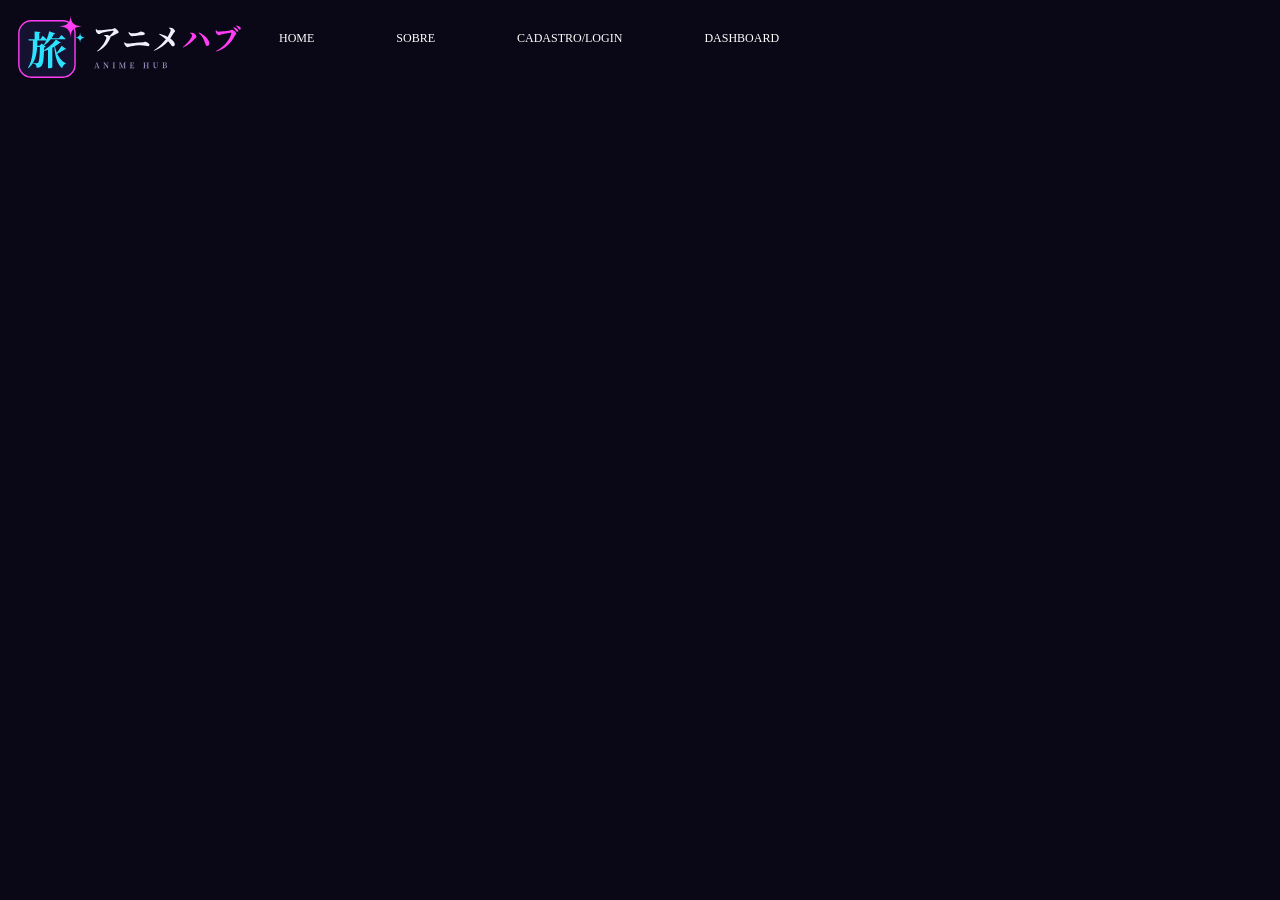
==== algoritmos/index.html @ 1e55f943 "adicionando css basico na parte de cima e logo" ====
<!DOCTYPE html>
<html lang="en">
<head>
    <meta charset="UTF-8">
    <meta name="viewport" content="width=device-width, initial-scale=1.0">
    <title>Document</title>
    <link rel="stylesheet" href="css/style.css">
</head>
<body>
    <div class="container">
        <div class="cima">
            <div class="logo">
            <img src="imagens/logo.svg" alt="">
            </div>
            <div class="seçoes">
           <p class="quadrados"><a href="index.html">HOME</a></p>
           <p class="quadrados"><a href="sobre.html">SOBRE</a></p>
           <p class="quadrados"><a href="entrar">CADASTRO/LOGIN</a></p>
           <p class="quadrados"><a href="dashboard">DASHBOARD</a></p>
            </div>
        </div>
        <div class="linha"></div>
    </div>
</body>
</html>
---- algoritmos/css/style.css ----
body{
    background-color: #0A0816;
     font-family:  "Meiryo", "Yu Gothic", "MS Gothic",;
}

.container{
    display: flex;
    flex-direction: column;
}

.cima{
    display: flex;
    align-items: flex-start;
}
img{
  width: 100%;
    height: 100%;
    max-width: 250px;
    max-height: 250px;
}

.seçoes{
    display: flex;
    gap: 40px;
    justify-content: flex-end;
    
}
.quadrados{
    display: flex;
    border: 1px solid transparent;
    border-radius: 5px;
    box-sizing: border-box;
    padding: 10px 20px;
    font-size: 12px;
}
.quadrados:hover{
border: 1px solid #FF3DF2 ;
border-radius: 5px;
box-shadow: 0px 0px 20px #FF3DF2;
}

.quadrados a{
    text-decoration: none;
    color: white;
}

.quadrados a:hover{
  animation: mudança normal 1s ;
}

@keyframes mudança{
    0%{color: white;}
    100%{color: #FF3DF2;}
}
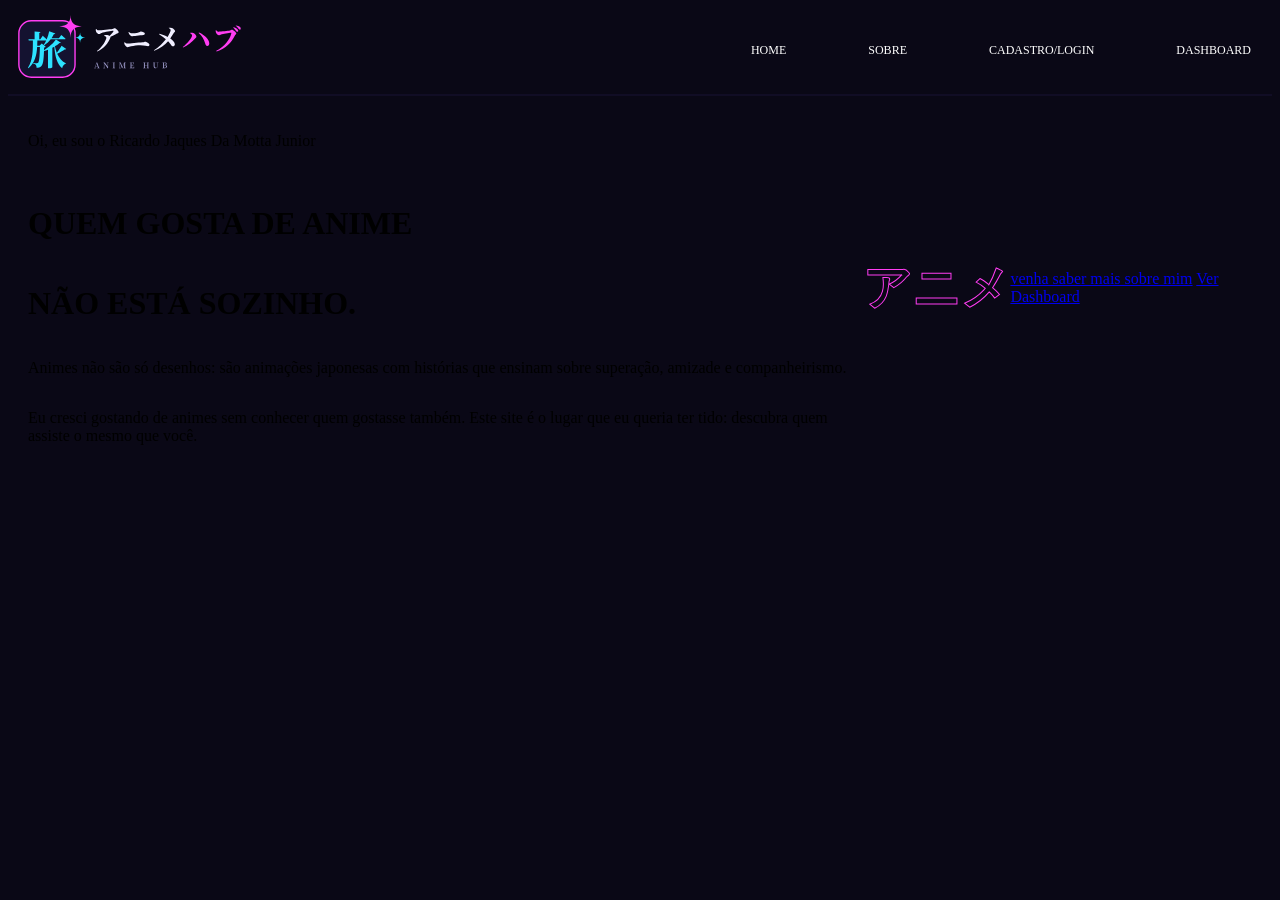
==== commit 397c4d95: "texto no canto feito" ====
--- a/algoritmos/index.html
+++ b/algoritmos/index.html
@@ -13,13 +13,29 @@
             <img src="imagens/logo.svg" alt="">
             </div>
             <div class="seçoes">
-           <p class="quadrados"><a href="index.html">HOME</a></p>
-           <p class="quadrados"><a href="sobre.html">SOBRE</a></p>
-           <p class="quadrados"><a href="entrar">CADASTRO/LOGIN</a></p>
-           <p class="quadrados"><a href="dashboard">DASHBOARD</a></p>
+           <a href="index.html"class="quadrados">HOME</a>
+           <a href="sobre.html"class="quadrados">SOBRE</a>
+           <a href="entrar"class="quadrados">CADASTRO/LOGIN</a>
+           <a href="dashboard"class="quadrados">DASHBOARD</a>
             </div>
         </div>
         <div class="linha"></div>
+        <div class="meio">
+            <div class="texto">
+                <p class="eu">Oi, eu sou o Ricardo Jaques Da Motta Junior</p>
+                <br>
+                <h1>QUEM GOSTA DE ANIME</h1>
+                <h1>NÃO ESTÁ SOZINHO.</h1>
+                <p>Animes não são só desenhos: são animações japonesas com histórias que ensinam sobre superação, amizade e companheirismo.</p>
+                <p>Eu cresci gostando de animes sem conhecer quem gostasse também. Este site é o lugar que eu queria ter tido: descubra quem assiste o mesmo que você.</p>
+                
+            </div>
+            <h1 class="direita">アニメ</h1>
+            <div class="visiveis">
+                <a href="sobre.html">venha saber mais sobre mim</a>
+                <a href="dashboard.html">Ver Dashboard</a>
+            </div>
+        </div>
     </div>
 </body>
 </html>
--- a/algoritmos/css/style.css
+++ b/algoritmos/css/style.css
@@ -1,16 +1,19 @@
 body{
     background-color: #0A0816;
-     font-family:  "Meiryo", "Yu Gothic", "MS Gothic",;
+     font-family:  "Meiryo", "Yu Gothic", "MS Gothic";
 }
 
 .container{
     display: flex;
     flex-direction: column;
+    
 }
 
 .cima{
     display: flex;
     align-items: flex-start;
+    justify-content: space-between;
+    align-items: center;
 }
 img{
   width: 100%;
@@ -31,24 +34,61 @@
     border-radius: 5px;
     box-sizing: border-box;
     padding: 10px 20px;
+    align-items: flex-end;
     font-size: 12px;
+    text-decoration: none;
+     color: white;
 }
 .quadrados:hover{
 border: 1px solid #FF3DF2 ;
 border-radius: 5px;
 box-shadow: 0px 0px 20px #FF3DF2;
+cursor: pointer;
+animation: mudança normal 1s ;
 }
 
-.quadrados a{
-    text-decoration: none;
-    color: white;
-}
-
-.quadrados a:hover{
-  animation: mudança normal 1s ;
-}
 
 @keyframes mudança{
     0%{color: white;}
     100%{color: #FF3DF2;}
+}
+
+.linha{
+    width: 100%;
+  height: 2px;
+    background-color: #110d25;
+}
+
+.meio {
+   display: flex;
+    justify-content: space-between;
+    align-items: center;
+    width: 100%;
+    padding: 20px;
+    box-sizing: border-box;
+}
+
+.texto{
+   display: flex;
+    flex-direction: column;
+}
+
+.separado{
+    display: flex;
+    justify-content: center;
+    align-items: center;
+}
+
+.direita{
+   display: flex;
+    position: relative;
+    flex-direction: row;
+    font-size: 5rem;
+    white-space: nowrap;
+    align-self: center;
+     font-size: 48px;
+  font-weight: bold;
+  color: transparent; 
+  -webkit-text-fill-color: transparent; 
+  -webkit-text-stroke: 1px #FF3DF2;
 }
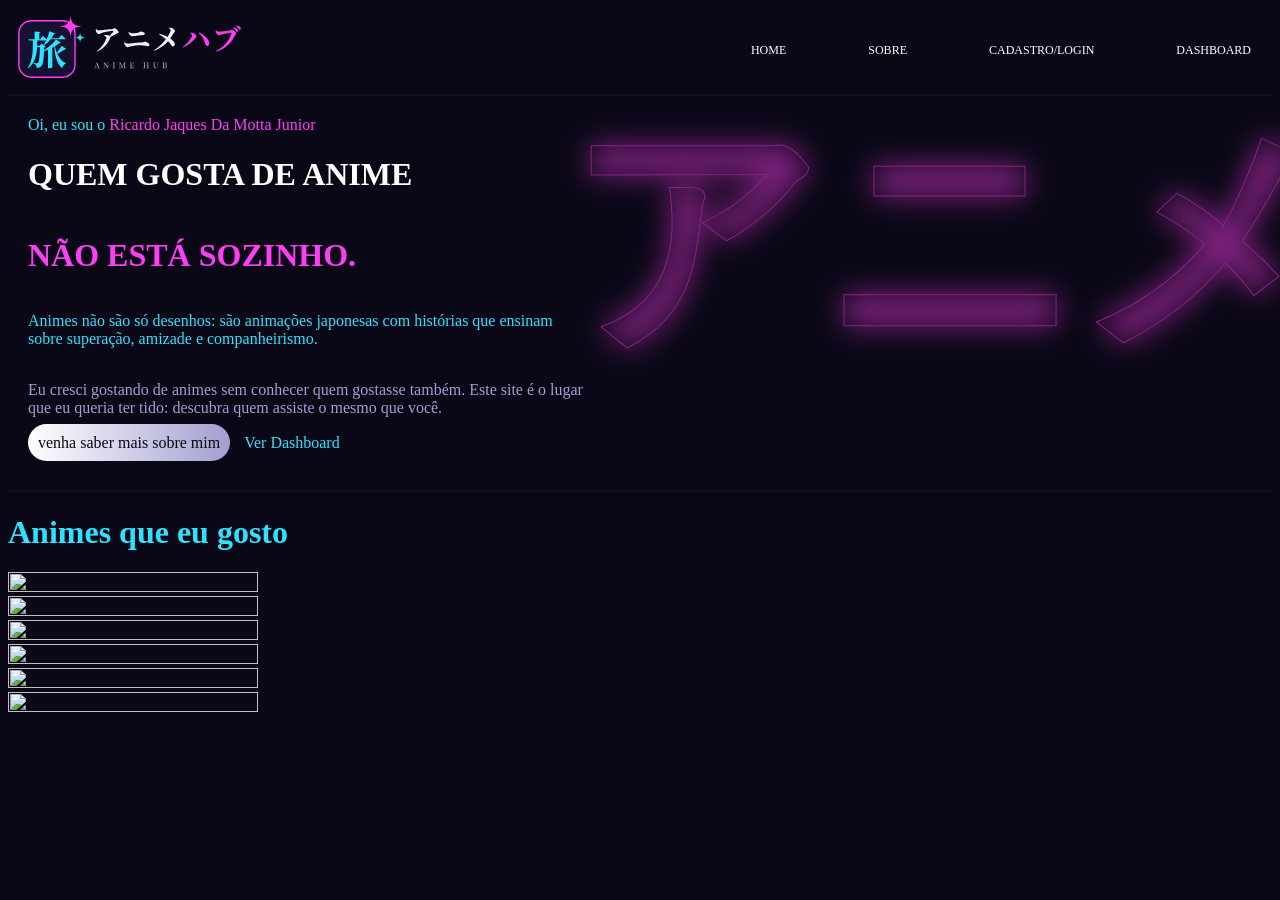
==== commit 2d30a40a: "meio do site feito" ====
--- a/algoritmos/index.html
+++ b/algoritmos/index.html
@@ -1,39 +1,67 @@
 <!DOCTYPE html>
-<html lang="en">
+<html lang="pt-BR">
 <head>
     <meta charset="UTF-8">
     <meta name="viewport" content="width=device-width, initial-scale=1.0">
-    <title>Document</title>
+    <title>Ricardo Jaques - Quem gosta de anime</title>
     <link rel="stylesheet" href="css/style.css">
 </head>
 <body>
     <div class="container">
         <div class="cima">
             <div class="logo">
-            <img src="imagens/logo.svg" alt="">
+                <img src="imagens/logo.svg" alt="Logo">
             </div>
             <div class="seçoes">
-           <a href="index.html"class="quadrados">HOME</a>
-           <a href="sobre.html"class="quadrados">SOBRE</a>
-           <a href="entrar"class="quadrados">CADASTRO/LOGIN</a>
-           <a href="dashboard"class="quadrados">DASHBOARD</a>
+               <a href="index.html" class="quadrados">HOME</a>
+               <a href="sobre.html" class="quadrados">SOBRE</a>
+               <a href="entrar" class="quadrados">CADASTRO/LOGIN</a>
+               <a href="dashboard" class="quadrados">DASHBOARD</a>
             </div>
         </div>
+
         <div class="linha"></div>
+
         <div class="meio">
             <div class="texto">
-                <p class="eu">Oi, eu sou o Ricardo Jaques Da Motta Junior</p>
-                <br>
-                <h1>QUEM GOSTA DE ANIME</h1>
-                <h1>NÃO ESTÁ SOZINHO.</h1>
-                <p>Animes não são só desenhos: são animações japonesas com histórias que ensinam sobre superação, amizade e companheirismo.</p>
-                <p>Eu cresci gostando de animes sem conhecer quem gostasse também. Este site é o lugar que eu queria ter tido: descubra quem assiste o mesmo que você.</p>
+                <div class="apresentacao">
+                    <span class="eu">Oi, eu sou o</span> 
+                    <span class="nome">Ricardo Jaques Da Motta Junior</span>
+                </div>
+                <h1 class="branco">QUEM GOSTA DE ANIME</h1>
+                <h1 class="rosa">NÃO ESTÁ SOZINHO.</h1>
+                <p class="azul">Animes não são só desenhos: são animações japonesas com histórias que ensinam sobre superação, amizade e companheirismo.</p>
+                <p class="roxo">Eu cresci gostando de animes sem conhecer quem gostasse também. Este site é o lugar que eu queria ter tido: descubra quem assiste o mesmo que você.</p>
                 
+                <div class="visiveis">
+                    <a href="sobre.html" class="sobre">venha saber mais sobre mim</a>
+                    <a href="dashboard.html" class="dash">Ver Dashboard</a>
+                </div>
             </div>
+            
             <h1 class="direita">アニメ</h1>
-            <div class="visiveis">
-                <a href="sobre.html">venha saber mais sobre mim</a>
-                <a href="dashboard.html">Ver Dashboard</a>
+        </div>
+        <br>
+        <div class="linha"></div>
+        <div class="Baixo">
+            <h1 class="azul">Animes que eu gosto</h1>
+            <div class="kpis">
+                <img src="" alt="">
+            </div>
+            <div class="kpis">
+                <img src="" alt="">
+            </div>
+            <div class="kpis">
+                <img src="" alt="">
+            </div>
+            <div class="kpis">
+                <img src="" alt="">
+            </div>
+            <div class="kpis">
+                <img src="" alt="">
+            </div>
+            <div class="kpis">
+                <img src="" alt="">
             </div>
         </div>
     </div>
--- a/algoritmos/css/style.css
+++ b/algoritmos/css/style.css
@@ -66,11 +66,17 @@
     width: 100%;
     padding: 20px;
     box-sizing: border-box;
+    max-width: 600px; /* Limita a largura para o texto não esticar demais */
+    z-index: 2;
 }
 
 .texto{
    display: flex;
     flex-direction: column;
+    max-width: 600px;
+    z-index: 2;
+    gap: 1px;
+    
 }
 
 .separado{
@@ -81,14 +87,73 @@
 
 .direita{
    display: flex;
-    position: relative;
+    position: absolute;
     flex-direction: row;
     font-size: 5rem;
+    margin-left: 42%;
+    margin-bottom: 250px;
     white-space: nowrap;
     align-self: center;
-     font-size: 48px;
+     font-size: 250px;
   font-weight: bold;
   color: transparent; 
   -webkit-text-fill-color: transparent; 
   -webkit-text-stroke: 1px #FF3DF2;
+  text-shadow: 0px 0px 30px #FF3DF2;
+  pointer-events: none;
+  opacity: 0.5;
+  z-index: 1;
+}
+
+.eu{
+   display: inline;
+   color: #2DE2FF;
+}
+.nome{
+    display: inline;
+    color: #FF3DF2;
+}
+
+.branco{
+    color: white;
+}
+
+.rosa{
+   color: #FF3DF2;
+}
+
+.azul{
+    color: #2DE2FF;
+}
+
+.roxo{
+    color: #A29FD0;
+}
+
+.visiveis a{
+    display: inline;
+    text-decoration: none;
+    padding: 10px;
+}
+
+.dash{
+    color:#2DE2FF;
+}
+
+.sobre{
+  background: linear-gradient(90deg, white, #A29FD0, #2DE2FF, white);
+    background-size: 300% 100%; 
+    animation: cor_sobre 4s linear infinite;   
+    border-radius: 20px;
+    color: #0A0816; 
+    padding: 15px 25px;
+}
+
+@keyframes cor_sobre {
+  0% {
+        background-position: 0% 50%; 
+    }
+    100% {
+        background-position: 100% 50%; 
+    }
 }
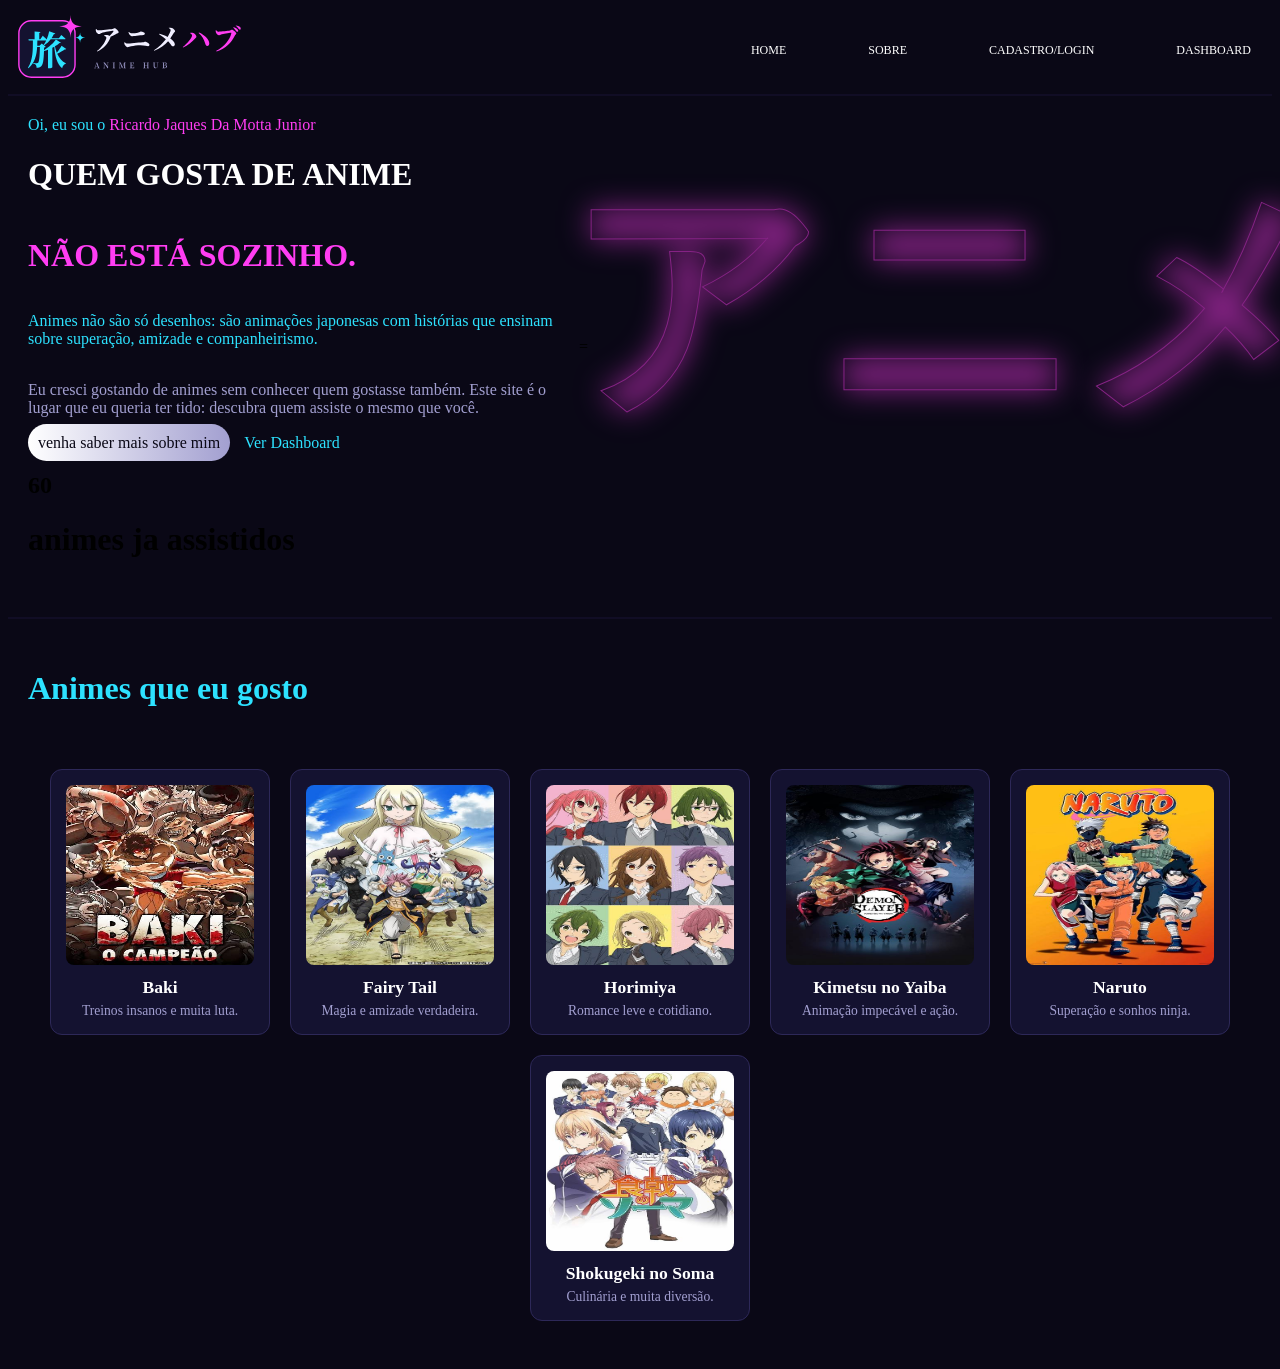
==== commit 027f0508: "parte de baixo feita" ====
--- a/algoritmos/index.html
+++ b/algoritmos/index.html
@@ -36,32 +36,53 @@
                 <div class="visiveis">
                     <a href="sobre.html" class="sobre">venha saber mais sobre mim</a>
                     <a href="dashboard.html" class="dash">Ver Dashboard</a>
+                    <div class="asistidos">
+                        <h2>60</h2>
+                        <h1>animes ja assistidos</h1>
+                    </div>
                 </div>
             </div>
-            
+           =
             <h1 class="direita">アニメ</h1>
         </div>
+        
         <br>
         <div class="linha"></div>
-        <div class="Baixo">
+        
+        <div style="padding: 30px 20px 0 20px;">
             <h1 class="azul">Animes que eu gosto</h1>
+        </div>
+
+        <div class="baixo">
             <div class="kpis">
-                <img src="" alt="">
+                <img src="imagens/baki.jpg" alt="Baki">
+                <h1>Baki</h1>
+                <p>Treinos insanos e muita luta.</p>
             </div>
             <div class="kpis">
-                <img src="" alt="">
+                <img src="imagens/fairy tail.jpg" alt="Fairy Tail">
+                <h1>Fairy Tail</h1>
+                <p>Magia e amizade verdadeira.</p>
             </div>
             <div class="kpis">
-                <img src="" alt="">
+                <img src="imagens/horimiya.jpg" alt="Horimiya">
+                <h1>Horimiya</h1>
+                <p>Romance leve e cotidiano.</p>
             </div>
             <div class="kpis">
-                <img src="" alt="">
+                <img src="imagens/kimetsu.jpg" alt="Kimetsu no Yaiba">
+                <h1>Kimetsu no Yaiba</h1>
+                <p>Animação impecável e ação.</p>
             </div>
             <div class="kpis">
-                <img src="" alt="">
+                <img src="imagens/naruto.jpg" alt="Naruto">
+                <h1>Naruto</h1>
+                <p>Superação e sonhos ninja.</p>
             </div>
             <div class="kpis">
-                <img src="" alt="">
+                <img src="imagens/shoku.jpg" alt="Shokugeki no Soma">
+                <h1>Shokugeki no Soma</h1>
+                <p>Culinária e muita diversão.</p>
             </div>
         </div>
     </div>
--- a/algoritmos/css/style.css
+++ b/algoritmos/css/style.css
@@ -1,34 +1,35 @@
-body{
+body {
     background-color: #0A0816;
-     font-family:  "Meiryo", "Yu Gothic", "MS Gothic";
-}
-
-.container{
+    font-family: "Meiryo", "Yu Gothic", "MS Gothic";
+}
+
+.container {
     display: flex;
     flex-direction: column;
-    
-}
-
-.cima{
+}
+
+.cima {
     display: flex;
     align-items: flex-start;
     justify-content: space-between;
     align-items: center;
 }
-img{
-  width: 100%;
+
+/* Estilo geral para a logo ou imagens soltas fora dos cards */
+.logo img {
+    width: 100%;
     height: 100%;
     max-width: 250px;
     max-height: 250px;
 }
 
-.seçoes{
+.seçoes {
     display: flex;
     gap: 40px;
     justify-content: flex-end;
-    
-}
-.quadrados{
+}
+
+.quadrados {
     display: flex;
     border: 1px solid transparent;
     border-radius: 5px;
@@ -37,111 +38,104 @@
     align-items: flex-end;
     font-size: 12px;
     text-decoration: none;
-     color: white;
-}
-.quadrados:hover{
-border: 1px solid #FF3DF2 ;
-border-radius: 5px;
-box-shadow: 0px 0px 20px #FF3DF2;
-cursor: pointer;
-animation: mudança normal 1s ;
-}
-
-
-@keyframes mudança{
-    0%{color: white;}
-    100%{color: #FF3DF2;}
-}
-
-.linha{
-    width: 100%;
-  height: 2px;
+    color: white;
+}
+
+.quadrados:hover {
+    border: 1px solid #FF3DF2;
+    border-radius: 5px;
+    box-shadow: 0px 0px 20px #FF3DF2;
+    cursor: pointer;
+    animation: mudança normal 1s;
+}
+
+@keyframes mudança {
+    0% { color: white; }
+    100% { color: #FF3DF2; }
+}
+
+.linha {
+    width: 100%;
+    height: 2px;
     background-color: #110d25;
 }
 
 .meio {
-   display: flex;
+    display: flex;
     justify-content: space-between;
     align-items: center;
     width: 100%;
     padding: 20px;
     box-sizing: border-box;
-    max-width: 600px; /* Limita a largura para o texto não esticar demais */
+    max-width: 600px;
     z-index: 2;
 }
 
-.texto{
-   display: flex;
+.texto {
+    display: flex;
     flex-direction: column;
     max-width: 600px;
     z-index: 2;
     gap: 1px;
-    
-}
-
-.separado{
-    display: flex;
-    justify-content: center;
-    align-items: center;
-}
-
-.direita{
-   display: flex;
+}
+
+.direita {
+    display: flex;
     position: absolute;
     flex-direction: row;
-    font-size: 5rem;
     margin-left: 42%;
     margin-bottom: 250px;
     white-space: nowrap;
     align-self: center;
-     font-size: 250px;
-  font-weight: bold;
-  color: transparent; 
-  -webkit-text-fill-color: transparent; 
-  -webkit-text-stroke: 1px #FF3DF2;
-  text-shadow: 0px 0px 30px #FF3DF2;
-  pointer-events: none;
-  opacity: 0.5;
-  z-index: 1;
-}
-
-.eu{
-   display: inline;
-   color: #2DE2FF;
-}
-.nome{
+    font-size: 250px;
+    font-weight: bold;
+    color: transparent; 
+    -webkit-text-fill-color: transparent; 
+    -webkit-text-stroke: 1px #FF3DF2;
+    text-shadow: 0px 0px 30px #FF3DF2;
+    pointer-events: none;
+    opacity: 0.5;
+    z-index: 1;
+}
+
+.eu {
+    display: inline;
+    color: #2DE2FF;
+}
+
+.nome {
     display: inline;
     color: #FF3DF2;
 }
 
-.branco{
+.branco {
     color: white;
 }
 
-.rosa{
-   color: #FF3DF2;
-}
-
-.azul{
+.rosa {
+    color: #FF3DF2;
+}
+
+.azul {
     color: #2DE2FF;
 }
 
-.roxo{
+.roxo {
     color: #A29FD0;
 }
 
-.visiveis a{
+.visiveis a {
     display: inline;
     text-decoration: none;
     padding: 10px;
 }
 
-.dash{
-    color:#2DE2FF;
-}
-
-.sobre{
-  background: linear-gradient(90deg, white, #A29FD0, #2DE2FF, white);
+.dash {
+    color: #2DE2FF;
+}
+
+.sobre {
+    background: linear-gradient(90deg, white, #A29FD0, #2DE2FF, white);
     background-size: 300% 100%; 
     animation: cor_sobre 4s linear infinite;   
     border-radius: 20px;
@@ -150,10 +144,60 @@
 }
 
 @keyframes cor_sobre {
-  0% {
-        background-position: 0% 50%; 
-    }
-    100% {
-        background-position: 100% 50%; 
-    }
+    0% { background-position: 0% 50%; }
+    100% { background-position: 100% 50%; }
+}
+
+.baixo {
+    display: flex;
+    flex-wrap: wrap; 
+    justify-content: center; 
+    gap: 20px; 
+    padding: 40px 20px;
+    width: 100%;
+    box-sizing: border-box;
+}
+
+/* O card de cada anime */
+.kpis {
+    display: flex;
+    flex-direction: column;
+    align-items: center;
+    background-color: #141230; 
+    border: 1px solid #2D2858;
+    border-radius: 12px;
+    padding: 15px;
+    width: 220px; /* Mantém um tamanho padrão para todos os cards ficarem alinhados */
+    box-sizing: border-box;
+    transition: transform 0.3s ease, border-color 0.3s ease, box-shadow 0.3s ease;
+}
+
+.kpis:hover {
+    transform: translateY(-5px); 
+    border-color: #2DE2FF;
+    box-shadow: 0px 5px 20px rgba(45, 226, 255, 0.2);
+}
+
+/* Imagem dentro do card */
+.kpis img {
+    width: 100%;
+    height: 180px;
+    object-fit: fill; /* Cobre o espaço direitinho sem distorcer a foto */
+    border-radius: 8px;
+}
+
+/* Título do anime dentro do card */
+.kpis h1 {
+    font-size: 1.1rem;
+    color: white;
+    margin: 12px 0 5px 0;
+    text-align: center;
+}
+
+/* Descrição/Parágrafo dentro do card */
+.kpis p {
+    font-size: 0.85rem;
+    color: #A29FD0;
+    text-align: center;
+    margin: 0;
 }
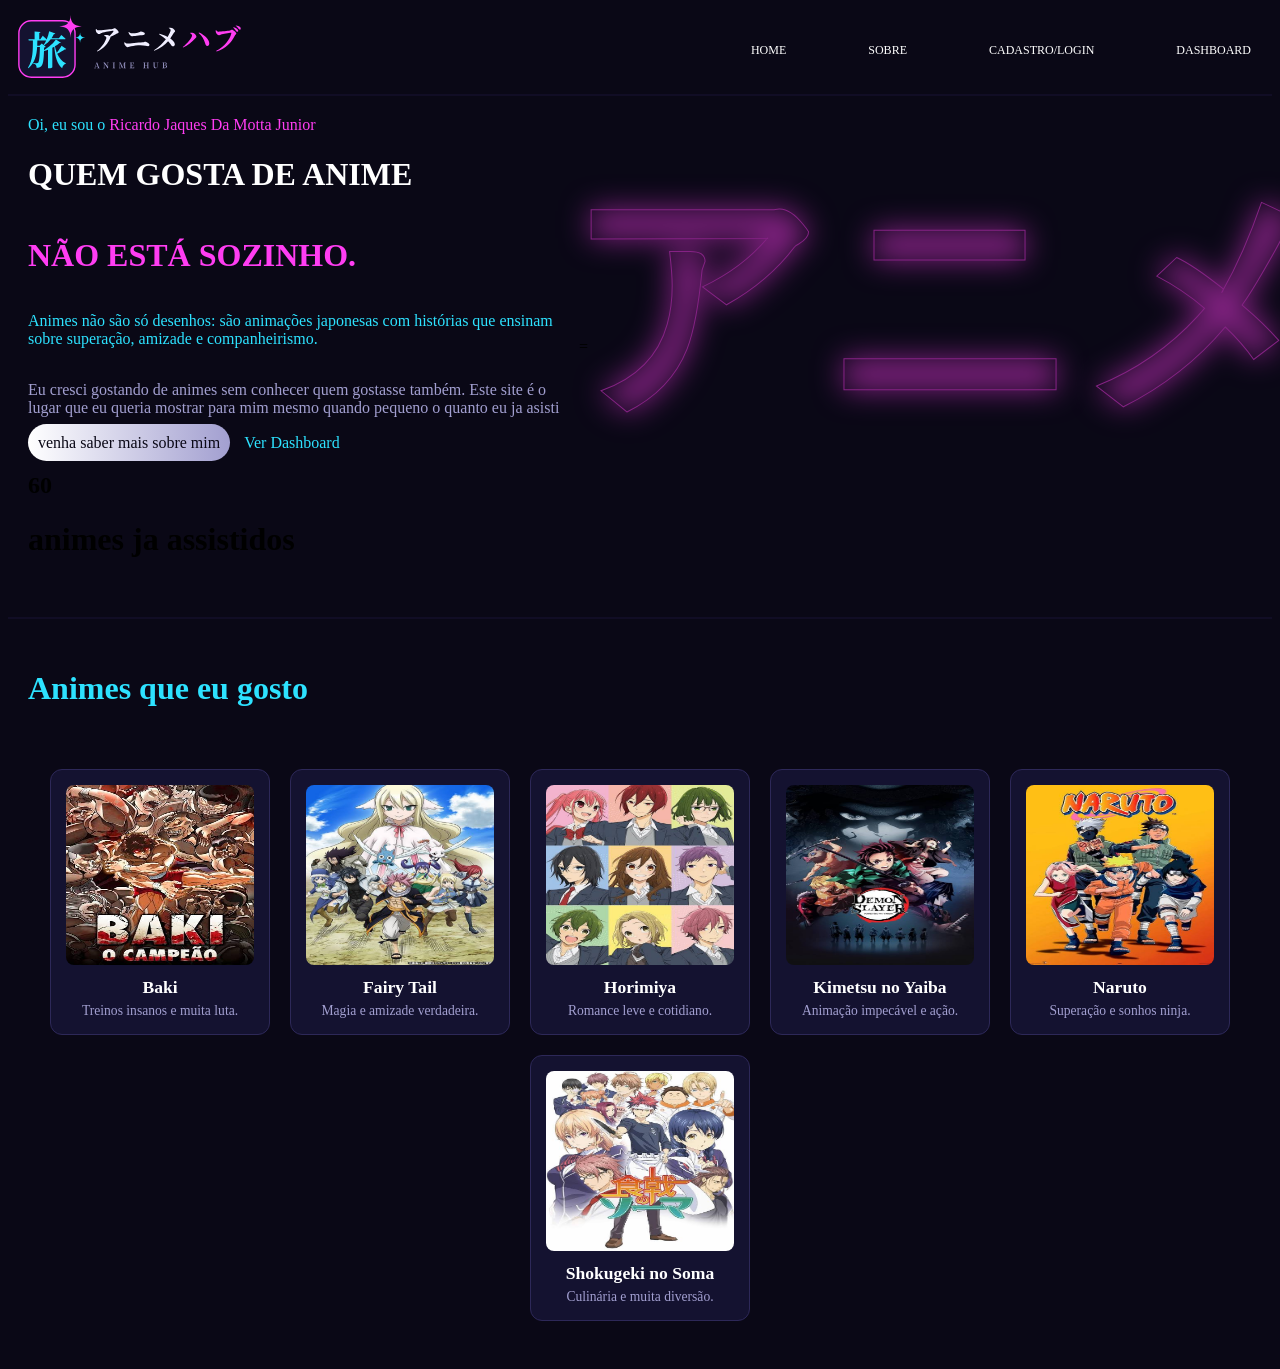
==== commit 74c52b8a: "mudança de texto" ====
--- a/algoritmos/index.html
+++ b/algoritmos/index.html
@@ -31,7 +31,7 @@
                 <h1 class="branco">QUEM GOSTA DE ANIME</h1>
                 <h1 class="rosa">NÃO ESTÁ SOZINHO.</h1>
                 <p class="azul">Animes não são só desenhos: são animações japonesas com histórias que ensinam sobre superação, amizade e companheirismo.</p>
-                <p class="roxo">Eu cresci gostando de animes sem conhecer quem gostasse também. Este site é o lugar que eu queria ter tido: descubra quem assiste o mesmo que você.</p>
+                <p class="roxo">Eu cresci gostando de animes sem conhecer quem gostasse também. Este site é o lugar que eu queria mostrar para mim mesmo quando pequeno o quanto eu ja asisti</p>
                 
                 <div class="visiveis">
                     <a href="sobre.html" class="sobre">venha saber mais sobre mim</a>
--- a/algoritmos/css/style.css
+++ b/algoritmos/css/style.css
@@ -200,4 +200,8 @@
     color: #A29FD0;
     text-align: center;
     margin: 0;
+}
+
+.asistidos{
+    padding-inline: -10px;
 }
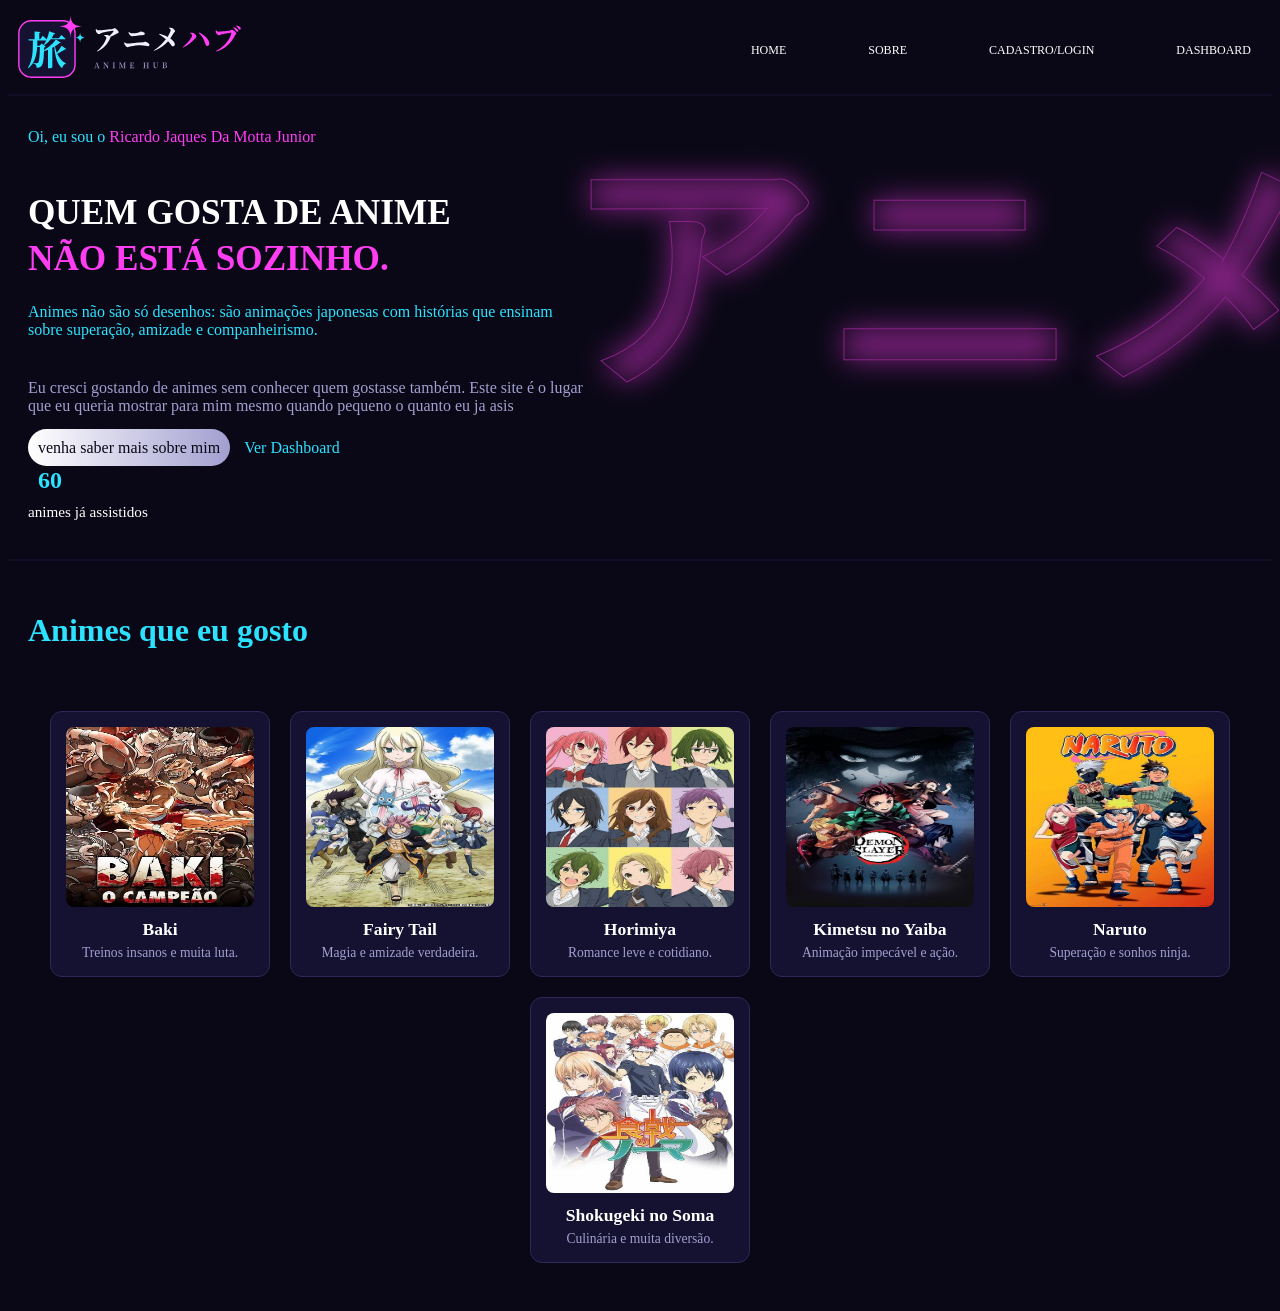
==== commit 54e6d448: "index concluido" ====
--- a/algoritmos/index.html
+++ b/algoritmos/index.html
@@ -31,18 +31,18 @@
                 <h1 class="branco">QUEM GOSTA DE ANIME</h1>
                 <h1 class="rosa">NÃO ESTÁ SOZINHO.</h1>
                 <p class="azul">Animes não são só desenhos: são animações japonesas com histórias que ensinam sobre superação, amizade e companheirismo.</p>
-                <p class="roxo">Eu cresci gostando de animes sem conhecer quem gostasse também. Este site é o lugar que eu queria mostrar para mim mesmo quando pequeno o quanto eu ja asisti</p>
+                <p class="roxo">Eu cresci gostando de animes sem conhecer quem gostasse também. Este site é o lugar que eu queria mostrar para mim mesmo quando pequeno o quanto eu ja asis</p>
                 
                 <div class="visiveis">
-                    <a href="sobre.html" class="sobre">venha saber mais sobre mim</a>
-                    <a href="dashboard.html" class="dash">Ver Dashboard</a>
-                    <div class="asistidos">
-                        <h2>60</h2>
-                        <h1>animes ja assistidos</h1>
-                    </div>
-                </div>
+    <a href="sobre.html" class="sobre">venha saber mais sobre mim</a>
+    <a href="dashboard.html" class="dash">Ver Dashboard</a>
+    <div class="asistidos">
+        <h2>60</h2>
+        <h1>animes já assistidos</h1>
+    </div>
+</div>
             </div>
-           =
+           
             <h1 class="direita">アニメ</h1>
         </div>
         
--- a/algoritmos/css/style.css
+++ b/algoritmos/css/style.css
@@ -72,13 +72,22 @@
 }
 
 .texto {
-    display: flex;
+   display: flex;
     flex-direction: column;
-    max-width: 600px;
+    max-width: 650px;
     z-index: 2;
-    gap: 1px;
-}
-
+    gap: 8px;
+}
+.apresentacao {
+    margin-top: 12px;
+    margin-bottom: 40px;
+}
+.texto h1 {
+    font-size: 2.2rem;
+    line-height: 1.1;
+    margin: 0;
+    padding: 0;
+}
 .direita {
     display: flex;
     position: absolute;
@@ -110,6 +119,8 @@
 
 .branco {
     color: white;
+    padding: 0;
+    margin: 0px;
 }
 
 .rosa {
@@ -203,5 +214,23 @@
 }
 
 .asistidos{
-    padding-inline: -10px;
+    display: inline;
+   align-items: baseline;
+    gap: 8px; 
+    background: none;
+    border: none;
+    padding: 0;
+}
+
+.asistidos h2 {
+    color: #2DE2FF; 
+    font-size: 1.5rem;
+    margin: 10px;
+}
+
+.asistidos h1 {
+    color: white;
+    font-size: 0.95rem;
+    margin: 0;
+    font-weight: normal;
 }
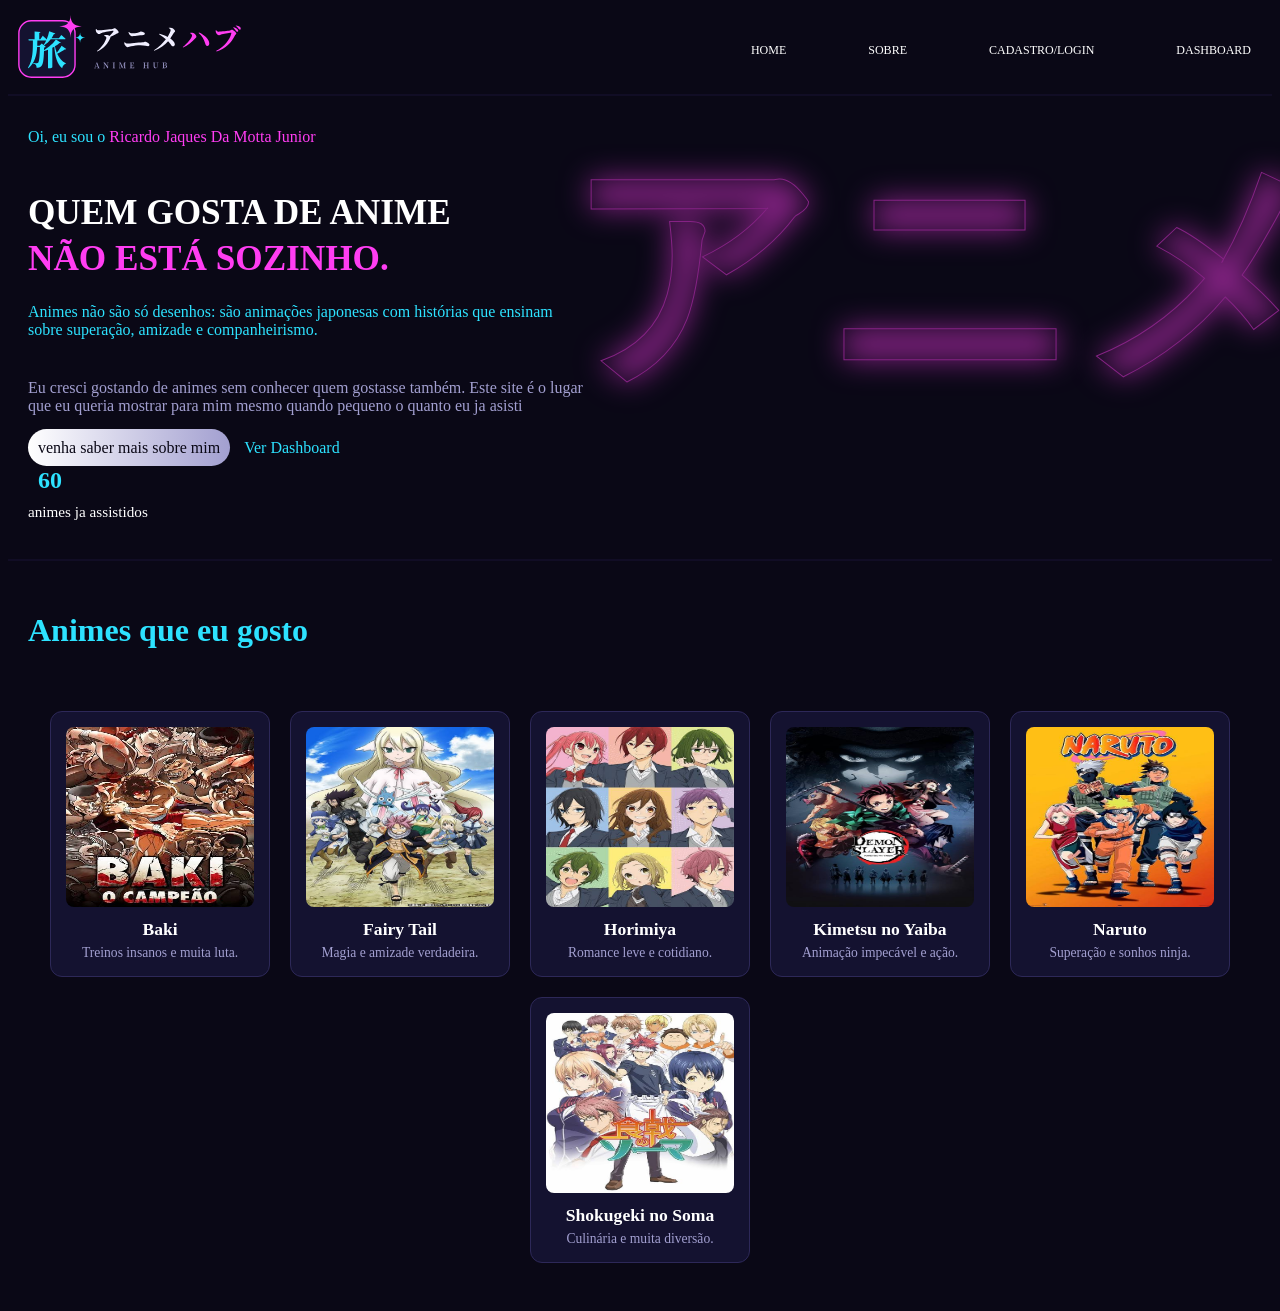
==== commit 60d6c7a3: "arrumado projeto individual erro" ====
--- a/algoritmos/index.html
+++ b/algoritmos/index.html
@@ -31,16 +31,16 @@
                 <h1 class="branco">QUEM GOSTA DE ANIME</h1>
                 <h1 class="rosa">NÃO ESTÁ SOZINHO.</h1>
                 <p class="azul">Animes não são só desenhos: são animações japonesas com histórias que ensinam sobre superação, amizade e companheirismo.</p>
-                <p class="roxo">Eu cresci gostando de animes sem conhecer quem gostasse também. Este site é o lugar que eu queria mostrar para mim mesmo quando pequeno o quanto eu ja asis</p>
+                <p class="roxo">Eu cresci gostando de animes sem conhecer quem gostasse também. Este site é o lugar que eu queria mostrar para mim mesmo quando pequeno o quanto eu ja asisti</p>
                 
                 <div class="visiveis">
-    <a href="sobre.html" class="sobre">venha saber mais sobre mim</a>
-    <a href="dashboard.html" class="dash">Ver Dashboard</a>
-    <div class="asistidos">
-        <h2>60</h2>
-        <h1>animes já assistidos</h1>
-    </div>
-</div>
+                    <a href="sobre.html" class="sobre">venha saber mais sobre mim</a>
+                    <a href="dashboard.html" class="dash">Ver Dashboard</a>
+                    <div class="asistidos">
+                        <h2>60</h2>
+                        <h1>animes ja assistidos</h1>
+                    </div>
+                </div>
             </div>
            
             <h1 class="direita">アニメ</h1>
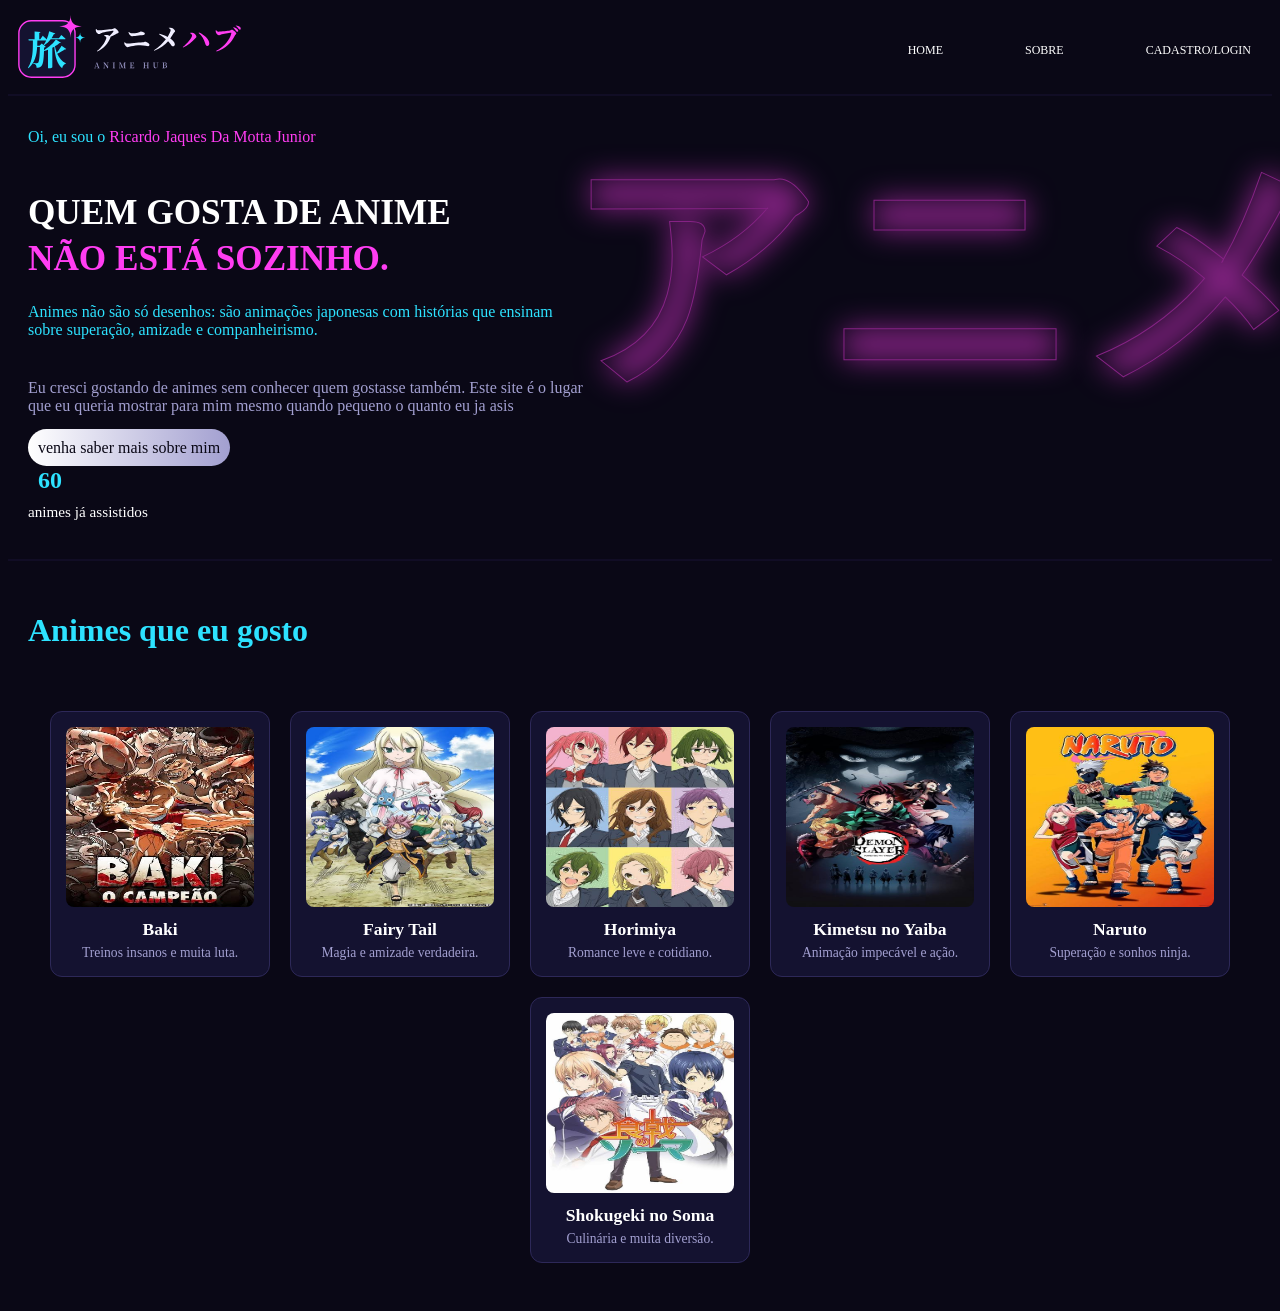
==== commit 091a423c: "paginas arrumadas" ====
--- a/algoritmos/index.html
+++ b/algoritmos/index.html
@@ -15,8 +15,8 @@
             <div class="seçoes">
                <a href="index.html" class="quadrados">HOME</a>
                <a href="sobre.html" class="quadrados">SOBRE</a>
-               <a href="entrar" class="quadrados">CADASTRO/LOGIN</a>
-               <a href="dashboard" class="quadrados">DASHBOARD</a>
+               <a href="cadastro.html" class="quadrados">CADASTRO/LOGIN</a>
+               
             </div>
         </div>
 
@@ -31,16 +31,15 @@
                 <h1 class="branco">QUEM GOSTA DE ANIME</h1>
                 <h1 class="rosa">NÃO ESTÁ SOZINHO.</h1>
                 <p class="azul">Animes não são só desenhos: são animações japonesas com histórias que ensinam sobre superação, amizade e companheirismo.</p>
-                <p class="roxo">Eu cresci gostando de animes sem conhecer quem gostasse também. Este site é o lugar que eu queria mostrar para mim mesmo quando pequeno o quanto eu ja asisti</p>
+                <p class="roxo">Eu cresci gostando de animes sem conhecer quem gostasse também. Este site é o lugar que eu queria mostrar para mim mesmo quando pequeno o quanto eu ja asis</p>
                 
                 <div class="visiveis">
-                    <a href="sobre.html" class="sobre">venha saber mais sobre mim</a>
-                    <a href="dashboard.html" class="dash">Ver Dashboard</a>
-                    <div class="asistidos">
-                        <h2>60</h2>
-                        <h1>animes ja assistidos</h1>
-                    </div>
-                </div>
+    <a href="sobre.html" class="sobre">venha saber mais sobre mim</a>
+    <div class="asistidos">
+        <h2>60</h2>
+        <h1>animes já assistidos</h1>
+    </div>
+</div>
             </div>
            
             <h1 class="direita">アニメ</h1>
--- a/algoritmos/css/style.css
+++ b/algoritmos/css/style.css
@@ -15,7 +15,7 @@
     align-items: center;
 }
 
-/* Estilo geral para a logo ou imagens soltas fora dos cards */
+
 .logo img {
     width: 100%;
     height: 100%;
@@ -169,7 +169,7 @@
     box-sizing: border-box;
 }
 
-/* O card de cada anime */
+
 .kpis {
     display: flex;
     flex-direction: column;
@@ -178,7 +178,7 @@
     border: 1px solid #2D2858;
     border-radius: 12px;
     padding: 15px;
-    width: 220px; /* Mantém um tamanho padrão para todos os cards ficarem alinhados */
+    width: 220px; 
     box-sizing: border-box;
     transition: transform 0.3s ease, border-color 0.3s ease, box-shadow 0.3s ease;
 }
@@ -189,15 +189,15 @@
     box-shadow: 0px 5px 20px rgba(45, 226, 255, 0.2);
 }
 
-/* Imagem dentro do card */
+
 .kpis img {
     width: 100%;
     height: 180px;
-    object-fit: fill; /* Cobre o espaço direitinho sem distorcer a foto */
-    border-radius: 8px;
-}
-
-/* Título do anime dentro do card */
+    object-fit: fill;
+    border-radius: 8px;
+}
+
+
 .kpis h1 {
     font-size: 1.1rem;
     color: white;
@@ -205,7 +205,7 @@
     text-align: center;
 }
 
-/* Descrição/Parágrafo dentro do card */
+
 .kpis p {
     font-size: 0.85rem;
     color: #A29FD0;
@@ -233,4 +233,619 @@
     font-size: 0.95rem;
     margin: 0;
     font-weight: normal;
+}
+
+
+
+
+
+
+.botoes-cadLog {
+    display: flex;
+    gap: 15px;
+    margin-top: 15px;
+}
+
+.btn-adicionar {
+    background-color: #BD34FE;
+    color: white;
+    text-decoration: none;
+    padding: 12px 24px;
+    border-radius: 8px;
+    font-weight: bold;
+    font-size: 0.9rem;
+    transition: background 0.3s ease;
+}
+
+.btn-adicionar:hover {
+    background-color: #a226dc;
+}
+
+.btn-painel {
+    background-color: transparent;
+    color: #2DE2FF;
+    border: 1px solid #2DE2FF;
+    text-decoration: none;
+    padding: 12px 24px;
+    border-radius: 8px;
+    font-weight: bold;
+    font-size: 0.9rem;
+    transition: background 0.3s ease, box-shadow 0.3s ease;
+}
+
+.btn-painel:hover {
+    box-shadow: 0px 0px 15px rgba(45, 226, 255, 0.4);
+}
+
+
+.baixo-kpis {
+    display: flex;
+    gap: 20px;
+    padding: 20px;
+    width: 100%;
+    box-sizing: border-box;
+}
+
+.kpi-card {
+    flex: 1;
+    background-color: #141230;
+    border: 1px solid #2D2858;
+    border-radius: 12px;
+    padding: 20px;
+    display: flex;
+    flex-direction: column;
+    justify-content: center;
+}
+
+.kpi-titulo {
+    font-size: 0.75rem;
+    color: #A29FD0;
+    font-weight: bold;
+    letter-spacing: 1px;
+    margin-bottom: 8px;
+}
+
+.kpi-card h2 {
+    font-size: 2rem;
+    margin: 0;
+}
+
+.meio-cadLog {
+    max-width: 100% ;
+    padding: 60px 40px ; 
+    position: relative;
+}
+
+
+.meio-cadLog .direita {
+    margin-top: 300px; 
+    margin-left: 38%;  
+    align-self: center;
+}
+
+
+
+
+
+.botoes-cadLog {
+    display: flex;
+    gap: 15px;
+    margin-top: 20px;
+}
+
+.btn-adicionar {
+    background-color: #BD34FE;
+    color: white;
+    text-decoration: none;
+    padding: 12px 24px;
+    border-radius: 8px;
+    font-weight: bold;
+    font-size: 0.9rem;
+    transition: background 0.3s ease;
+}
+
+.btn-adicionar:hover {
+    background-color: #a226dc;
+}
+
+.btn-painel {
+    background-color: transparent;
+    color: #2DE2FF;
+    border: 1px solid #2DE2FF;
+    text-decoration: none;
+    padding: 12px 24px;
+    border-radius: 8px;
+    font-weight: bold;
+    font-size: 0.9rem;
+    transition: background 0.3s ease, box-shadow 0.3s ease;
+}
+
+.btn-painel:hover {
+    box-shadow: 0px 0px 15px rgba(45, 226, 255, 0.4);
+}
+
+
+.baixo-kpis {
+    display: flex;
+    gap: 20px;
+    padding: 20px 40px;
+    margin-top: 0px; 
+    width: 100%;
+    box-sizing: border-box;
+}
+
+.kpi-card {
+    flex: 1;
+    background-color: #141230;
+    border: 1px solid #2D2858;
+    border-radius: 12px;
+    padding: 25px;
+    display: flex;
+    flex-direction: column;
+    justify-content: center;
+    transition: transform 0.3s ease, border-color 0.3s ease;
+}
+
+.kpi-card:hover {
+    transform: translateY(-5px);
+    border-color: #2DE2FF;
+}
+
+.kpi-titulo {
+    font-size: 0.8rem;
+    color: #A29FD0;
+    font-weight: bold;
+    letter-spacing: 1px;
+    margin-bottom: 8px;
+}
+
+.kpi-card h2 {
+    font-size: 2.2rem;
+    margin: 0;
+}
+
+.linha-baixo{
+    width: 100%;
+    height: 2px;
+    background-color: #110d25;
+    margin-top: 200px;
+}
+
+/* ===================================================
+   ESTILOS DA PÁGINA SOBRE
+   =================================================== */
+
+.conteudo-sobre {
+    padding: 40px;
+    width: 100%;
+    box-sizing: border-box;
+    display: flex;
+    flex-direction: column;
+    gap: 30px;
+}
+
+.grid-dois {
+    display: flex;
+    gap: 25px;
+    width: 100%;
+}
+
+.card-sobre {
+    flex: 1;
+    background-color: #141230;
+    border: 1px solid #2D2858;
+    border-radius: 12px;
+    padding: 25px;
+    box-sizing: border-box;
+    transition: transform 0.3s ease, border-color 0.3s ease;
+}
+
+.card-sobre:hover {
+    transform: translateY(-5px);
+    border-color: #2DE2FF;
+}
+
+.card-sobre h2 {
+    font-size: 1.2rem;
+    margin-top: 0;
+    margin-bottom: 12px;
+}
+
+.card-sobre p {
+    font-size: 0.9rem;
+    margin: 0;
+    line-height: 1.5;
+}
+
+.card-sobre-grande {
+    background-color: #141230;
+    border: 1px solid #2D2858;
+    border-radius: 12px;
+    padding: 30px;
+    box-sizing: border-box;
+    width: 100%;
+}
+
+.historico-grid {
+    display: flex;
+    gap: 40px;
+    width: 100%;
+}
+
+.coluna-historia {
+    flex: 1;
+    display: flex;
+    flex-direction: column;
+    gap: 20px;
+}
+
+.item-historia {
+    display: flex;
+    align-items: flex-start;
+    gap: 12px;
+}
+
+.ponto-azul {
+    width: 10px;
+    height: 10px;
+    background-color: #2DE2FF;
+    border-radius: 50%;
+    margin-top: 6px;
+    flex-shrink: 0;
+    box-shadow: 0 0 8px #2DE2FF;
+}
+
+.ponto-rosa {
+    width: 10px;
+    height: 10px;
+    background-color: #FF3DF2;
+    border-radius: 50%;
+    margin-top: 6px;
+    flex-shrink: 0;
+    box-shadow: 0 0 8px #FF3DF2;
+}
+
+.item-historia strong {
+    color: white;
+    font-size: 1rem;
+}
+
+.item-historia p {
+    font-size: 0.85rem;
+    margin: 3px 0 0 0;
+}
+
+/* Espaço reservado caso queira incrementar depois */
+.espaco-adicional {
+    width: 100%;
+    min-height: 20px;
+}
+
+/* ===================================================
+   ESTILOS DA PÁGINA DE CADASTRO / LOGIN (ENTRAR)
+   =================================================== */
+
+.container-auth {
+    display: flex;
+    justify-content: center;
+    align-items: center;
+    gap: 30px;
+    padding: 60px 20px;
+    width: 100%;
+    box-sizing: border-box;
+}
+
+/* Card esquerdo com o kanji */
+.card-auth-esquerda {
+    background-color: #141230;
+    border: 1px solid #2D2858;
+    border-radius: 16px;
+    padding: 40px 30px;
+    width: 100%;
+    max-width: 420px;
+    display: flex;
+    flex-direction: column;
+    align-items: center;
+    gap: 20px;
+    box-sizing: border-box;
+}
+
+.kanji-icone {
+    font-size: 80px;
+    color: #2DE2FF;
+    text-shadow: 0px 0px 20px rgba(45, 226, 255, 0.4);
+    font-weight: bold;
+    line-height: 1;
+}
+
+/* Card direito com o formulário */
+.card-auth-direita {
+    background-color: #141230;
+    border: 1px solid #2D2858;
+    border-radius: 16px;
+    padding: 30px;
+    width: 100%;
+    max-width: 450px;
+    display: flex;
+    flex-direction: column;
+    gap: 20px;
+    box-sizing: border-box;
+}
+
+.abas-auth {
+    display: flex;
+    background-color: #0A0816;
+    border-radius: 10px;
+    padding: 4px;
+    border: 1px solid #2D2858;
+}
+
+.aba-btn {
+    flex: 1;
+    background: transparent;
+    border: none;
+    color: #A29FD0;
+    padding: 10px;
+    font-weight: bold;
+    border-radius: 8px;
+    cursor: pointer;
+    transition: all 0.3s ease;
+}
+
+.aba-ativa {
+    background-color: #141230;
+    color: #2DE2FF;
+    border: 1px solid #2DE2FF;
+}
+
+.form-auth {
+    display: flex;
+    flex-direction: column;
+    gap: 15px;
+    margin-top: 5px;
+}
+
+.label-auth {
+    font-size: 0.75rem;
+    color: #A29FD0;
+    font-weight: bold;
+    letter-spacing: 1px;
+}
+
+.input-auth {
+    background-color: #0A0816;
+    border: 1px solid #2D2858;
+    border-radius: 8px;
+    padding: 12px 15px;
+    color: white;
+    font-size: 0.95rem;
+    outline: none;
+    transition: border-color 0.3s ease;
+}
+
+.input-auth:focus {
+    border-color: #2DE2FF;
+}
+
+.btn-submit {
+    background: linear-gradient(90deg, #BD34FE, #FF3DF2);
+    color: white;
+    border: none;
+    border-radius: 8px;
+    padding: 14px;
+    font-weight: bold;
+    font-size: 1rem;
+    cursor: pointer;
+    margin-top: 10px;
+    box-shadow: 0px 4px 15px rgba(255, 61, 242, 0.3);
+    transition: transform 0.2s ease;
+}
+
+.btn-submit:hover {
+    transform: translateY(-2px);
+}
+
+.prototipo-aviso {
+    font-size: 0.75rem;
+    color: #A29FD0;
+    text-align: center;
+    margin: 5px 0 0 0;
+}
+
+/* ===================================================
+   AJUSTES DA DASHBOARD (COMPACTO E EM COLUNAS)
+   =================================================== */
+
+.dashboard-header {
+    padding: 30px 20px 10px 20px;
+}
+
+.dashboard-kpis-topo {
+    display: flex;
+    flex-wrap: wrap;
+    gap: 20px;
+    padding: 0 20px 20px 20px;
+    justify-content: space-between;
+}
+
+.kpi-topo-card {
+    background: #141230;
+    border: 1px solid #2D2858;
+    border-radius: 12px;
+    padding: 20px;
+    flex: 1;
+    min-width: 200px;
+    box-sizing: border-box;
+}
+
+.kpi-topo-label {
+    font-size: 0.8rem;
+    color: #A29FD0;
+    font-weight: bold;
+}
+
+.kpi-topo-card h2 {
+    margin-top: 5px;
+    font-size: 1.5rem;
+}
+
+.dashboard-grid-inferior {
+    display: flex;
+    flex-wrap: wrap;
+    gap: 20px;
+    padding: 0 20px 40px 20px;
+    box-sizing: border-box;
+    width: 100%;
+}
+
+.dashboard-coluna {
+    flex: 1;
+    min-width: 320px;
+    display: flex;
+    flex-direction: column;
+    gap: 20px;
+}
+
+.card-gerenciar-animes, .card-afinidade, .card-calculadora, .card-chart {
+    background: #141230;
+    border: 1px solid #2D2858;
+    border-radius: 12px;
+    padding: 25px;
+    box-sizing: border-box;
+    width: 100%;
+}
+
+.card-gerenciar-animes h2, .card-afinidade h2, .card-calculadora h2, .card-chart h2 {
+    margin-bottom: 15px;
+    font-size: 1.2rem;
+}
+
+.form-grupo-anime {
+    display: flex;
+    flex-direction: column;
+    gap: 12px;
+}
+
+.form-linha-dupla {
+    display: flex;
+    gap: 15px;
+}
+
+.input-container-flex {
+    flex: 1;
+}
+
+.lista-animes-container {
+    margin-top: 20px;
+}
+
+.lista-animes-wrapper {
+    display: flex;
+    flex-direction: column;
+    gap: 10px;
+    margin-top: 10px;
+}
+
+.anime-item-card {
+    background: #0A0816;
+    border: 1px solid #2D2858;
+    border-radius: 8px;
+    padding: 12px 15px;
+    display: flex;
+    justify-content: space-between;
+    align-items: center;
+}
+
+.btn-atualizar-anime {
+    background: transparent;
+    border: 1px solid #2DE2FF;
+    color: #2DE2FF;
+    border-radius: 5px;
+    cursor: pointer;
+    padding: 6px 12px;
+    font-size: 11px;
+    transition: background 0.3s ease;
+}
+
+.btn-atualizar-anime:hover {
+    background: rgba(45, 226, 255, 0.1);
+}
+
+.afinidade-lista {
+    display: flex;
+    flex-direction: column;
+    gap: 15px;
+}
+
+.afinidade-item {
+    display: flex;
+    flex-direction: column;
+    gap: 5px;
+}
+
+.afinidade-info {
+    display: flex;
+    justify-content: space-between;
+    color: white;
+    font-size: 0.9rem;
+}
+
+.barra-fundo {
+    width: 100%;
+    background: #0A0816;
+    height: 8px;
+    border-radius: 4px;
+    overflow: hidden;
+}
+
+.barra-progresso {
+    height: 100%;
+    background: linear-gradient(90deg, #2DE2FF, #FF3DF2);
+}
+
+.afinidade-legenda {
+    color: #A29FD0;
+    font-size: 0.75rem;
+    margin-top: 15px;
+}
+
+.calculadora-resultados {
+    display: flex;
+    gap: 15px;
+    margin-top: 20px;
+    flex-wrap: wrap;
+}
+
+.calc-box {
+    flex: 1;
+    background: #0A0816;
+    border: 1px solid #2D2858;
+    border-radius: 8px;
+    padding: 12px;
+    min-width: 90px;
+    box-sizing: border-box;
+}
+
+.calc-titulo {
+    color: #FF3DF2;
+    font-size: 0.7rem;
+    text-transform: uppercase;
+    display: block;
+}
+
+.calc-valor {
+    color: white;
+    font-size: 1.3rem;
+    font-weight: bold;
+}
+
+.chart-canvas-mock {
+    background: #0A0816;
+    border: 1px solid #2D2858;
+    border-radius: 8px;
+    height: 200px;
+    display: flex;
+    align-items: center;
+    justify-content: center;
+    color: #A29FD0;
 }
